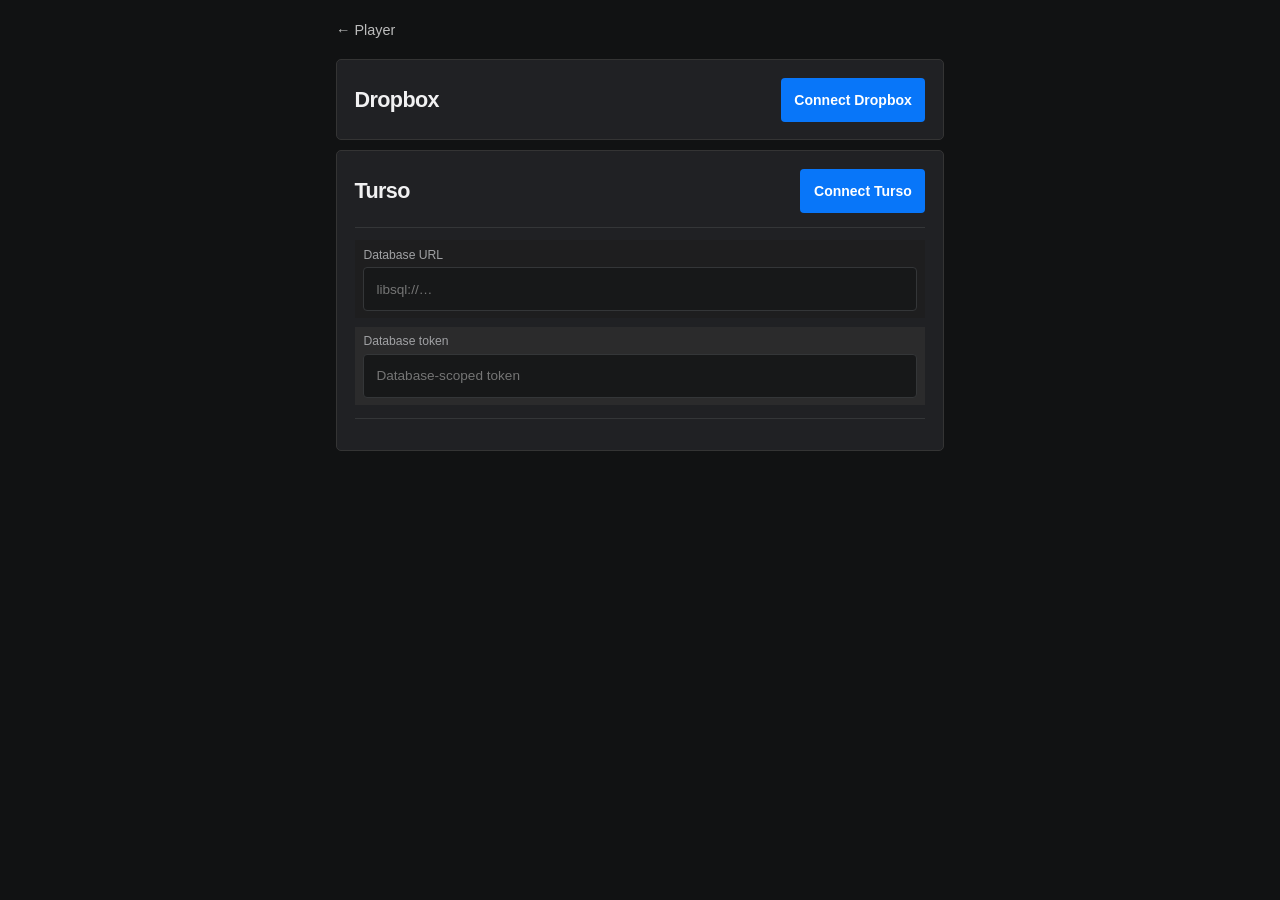
==== settings.html @ f2adb2fd "Keep row stripes and mark the selected view with a check" ====
<!doctype html>
<html lang="en">
<head>
  <meta charset="utf-8">
  <meta name="viewport" content="width=device-width, initial-scale=1, minimum-scale=1, maximum-scale=1, user-scalable=no, viewport-fit=cover">
  <meta name="theme-color" content="#111213">
  <title>flurb</title>
  <link rel="icon" type="image/png" sizes="64x64" href="./favicon.png?v=1">
  <link rel="apple-touch-icon" sizes="180x180" href="./apple-touch-icon.png?v=1">
  <link rel="stylesheet" href="./styles.css?v=row-selection-1">
  <script src="./turso-sync.js?v=turso-details-1" defer></script>
  <script src="./settings.js?v=turso-details-1" defer></script>
</head>
<body class="settings-page">
  <main class="settings-shell">
    <a class="settings-back" href="./">← Player</a>
    <section class="settings-panel" aria-labelledby="dropbox-heading">
      <header class="settings-panel-header">
        <h1 id="dropbox-heading">Dropbox</h1>
        <button class="settings-connect" id="settings-connect" type="button">Connect Dropbox</button>
      </header>
      <dl class="settings-account" id="dropbox-account" hidden>
        <div><dt>Account</dt><dd id="dropbox-account-email">—</dd></div>
        <div><dt>Name</dt><dd id="dropbox-account-name">—</dd></div>
        <div><dt>Logged in</dt><dd id="dropbox-login-date">—</dd></div>
      </dl>
      <button class="settings-reconnect" id="settings-reconnect" type="button" hidden>Reconnect Dropbox for account details</button>
      <div class="settings-library" id="settings-library" hidden>
        <button class="settings-library-toggle" id="settings-library-toggle" type="button" aria-expanded="false" aria-controls="settings-folders">
          <span class="settings-library-current"><span>Music folder</span><strong id="settings-current-folder">No folder selected</strong></span>
          <svg class="settings-library-chevron" viewBox="0 0 24 24" aria-hidden="true"><path d="m6 9 6 6 6-6"></path></svg>
        </button>
        <div id="settings-folders" class="settings-folders" hidden></div>
      </div>
      <p id="settings-status" class="settings-status" role="status" aria-live="polite"></p>
    </section>
    <section class="settings-panel" aria-labelledby="turso-heading">
      <header class="settings-panel-header">
        <h1 id="turso-heading">Turso</h1>
        <button class="settings-connect" id="turso-connect" type="submit" form="turso-form">Connect Turso</button>
      </header>
      <form class="settings-account" id="turso-form">
        <label class="settings-field">Database URL<input id="turso-url" type="url" placeholder="libsql://…" required></label>
        <label class="settings-field">Database token<input id="turso-token" type="password" placeholder="Database-scoped token" autocomplete="off" required></label>
      </form>
      <button class="settings-reconnect" id="turso-disconnect" type="button" hidden>Disconnect Turso</button>
      <p id="turso-status" class="settings-status" role="status" aria-live="polite"></p>
      <dl class="settings-account turso-sync-details" id="turso-sync-details" hidden>
        <div><dt>Sync status</dt><dd id="turso-sync-phase">Connecting…</dd></div>
        <div><dt>Last synced</dt><dd id="turso-last-sync">Not yet</dd></div>
        <div><dt>Queued edits</dt><dd id="turso-queued-edits">—</dd></div>
      </dl>
    </section>
  </main>
</body>
</html>
---- styles.css ----
:root {
  color-scheme: dark;
  --bg: #10110f;
  --panel: #171916;
  --panel-hi: #1c1f1a;
  --line: #292c27;
  --text: #f2f2e9;
  --muted: #8b9186;
  --dim: #646b61;
  --lime: #c9f36a;
  --lime-dark: #9bc83d;
  --orange: #ff9b5e;
  --sans: "DM Sans", -apple-system, BlinkMacSystemFont, "Segoe UI", sans-serif;
  --display: "Space Grotesk", var(--sans);
  --mono: "DM Mono", ui-monospace, monospace;
  font-family: var(--sans);
  background: var(--bg);
  color: var(--text);
  font-synthesis: none;
  text-rendering: optimizeLegibility;
}
* { box-sizing: border-box; }
html { min-width: 320px; min-height: 100%; scroll-behavior: smooth; }
body { min-width: 320px; min-height: 100vh; margin: 0; background: radial-gradient(ellipse at 50% -20%, #272d20 0, transparent 40rem), var(--bg); }
button, input { font: inherit; }
button { color: inherit; }
.app-shell { min-height: 100vh; padding-bottom: 9.25rem; }
.topbar { max-width: 1180px; margin: 0 auto; padding: 1.15rem 1.25rem; display: flex; justify-content: space-between; align-items: center; border-bottom: 1px solid #ffffff0c; }
.wordmark { display: inline-flex; gap: .58rem; align-items: center; color: var(--text); text-decoration: none; font: 700 1.18rem var(--display); letter-spacing: -.07em; }
.brand-mark { display: flex; align-items: center; gap: 2px; height: 21px; }
.brand-mark i { display: block; width: 4px; height: 9px; border-radius: 5px; background: var(--lime); transform: rotate(22deg); }
.brand-mark i:nth-child(2) { height: 17px; }
.brand-mark i:nth-child(3) { height: 12px; }
.topbar-right { display: flex; align-items: center; gap: 1rem; }
.connection-state { display: inline-flex; align-items: center; gap: .45rem; font: 400 .72rem var(--mono); color: var(--muted); }
.state-dot { width: 7px; height: 7px; border-radius: 50%; background: #777d72; }
.connection-state.connected .state-dot { background: var(--lime); box-shadow: 0 0 12px #c9f36a66; }
.connect-button, .primary-button { border: 0; color: #151711; background: var(--lime); font-weight: 700; cursor: pointer; transition: transform .15s, background .15s; }
.connect-button { padding: .64rem .9rem; border-radius: .6rem; font-size: .8rem; }
.connect-button:hover, .primary-button:hover { background: #d8ff82; transform: translateY(-1px); }
main { max-width: 920px; margin: 0 auto; padding: 0 1.25rem; }
.intro { max-width: 640px; padding: 3.1rem 0 2rem; }
.eyebrow { display: flex; align-items: center; gap: .6rem; color: var(--lime); font: 500 .66rem var(--mono); letter-spacing: .11em; }
.eyebrow-line { width: 23px; height: 1px; background: currentColor; opacity: .8; }
h1, h2, p { margin-top: 0; }
h1 { margin: 1.15rem 0 .9rem; font: 600 clamp(2.55rem, 11vw, 4.5rem)/.99 var(--display); letter-spacing: -.072em; }
h1 em { color: var(--lime); font-weight: 500; font-style: normal; }
.intro-copy { max-width: 420px; margin-bottom: 0; color: #a4a99f; font-size: .94rem; line-height: 1.7; }
.setup-card { display: flex; gap: 1rem; padding: 1.1rem; border: 1px solid #373d2c; border-radius: 1rem; background: linear-gradient(115deg, #1b2017, #171916 75%); box-shadow: 0 16px 55px #0003; }
.setup-card.connected { display: none; }
.setup-icon { flex: 0 0 2.25rem; display: grid; width: 2.25rem; height: 2.25rem; place-items: center; border: 1px solid #526132; border-radius: .7rem; color: var(--lime); font: 1.1rem var(--mono); }
.setup-content { flex: 1; min-width: 0; }
.setup-heading-row { display: flex; align-items: center; gap: .75rem; flex-wrap: wrap; }
.setup-heading-row h2 { margin: .05rem 0; font: 600 1rem var(--display); letter-spacing: -.025em; }
.setup-step { color: #848b7c; font: 500 .59rem var(--mono); letter-spacing: .08em; }
.setup-copy { margin: .42rem 0 .85rem; color: var(--muted); font-size: .78rem; line-height: 1.5; }
.setup-form { display: flex; gap: .55rem; }
.setup-form input { width: 100%; min-width: 0; padding: .73rem .8rem; border: 1px solid #393d34; border-radius: .6rem; color: var(--text); background: #10120f; font-size: .8rem; }
.setup-form input::placeholder { color: #6f756c; }
.primary-button { flex: 0 0 auto; display: inline-flex; justify-content: center; align-items: center; gap: .55rem; border-radius: .6rem; padding: .72rem .85rem; font-size: .78rem; }
.setup-foot { display: flex; justify-content: space-between; align-items: center; gap: .5rem; flex-wrap: wrap; margin-top: .62rem; color: #7a8175; font-size: .66rem; line-height: 1.45; }
.text-button { padding: 0; border: 0; background: transparent; color: var(--lime); font-size: .68rem; cursor: pointer; white-space: nowrap; }
.text-button:hover { text-decoration: underline; }
.help-panel { margin-top: .95rem; padding: .85rem 1rem; border-radius: .7rem; background: #11130f; color: #9ca296; font-size: .75rem; line-height: 1.65; }
.help-panel ol { margin: 0 0 .5rem; padding-left: 1.15rem; }
.help-panel p { margin: 0; }
.help-panel strong { color: var(--text); font-weight: 600; }
code { color: var(--lime); font: .9em var(--mono); }
.library { padding-top: 3.1rem; }
.library-heading-row { display: flex; align-items: end; justify-content: space-between; }
.library-eyebrow { color: var(--muted); font-size: .61rem; }
.library-heading-row h2 { display: flex; align-items: baseline; gap: .55rem; margin: .6rem 0 0; font: 600 1.6rem var(--display); letter-spacing: -.05em; }
.track-count { color: var(--dim); font: 400 .76rem var(--mono); letter-spacing: 0; }
.icon-button { display: inline-grid; place-items: center; width: 2.5rem; height: 2.5rem; padding: 0; border: 0; border-radius: 50%; color: #b0b6ab; background: transparent; cursor: pointer; transition: color .15s, background .15s, transform .15s; }
.icon-button svg { width: 1.1rem; height: 1.1rem; fill: none; stroke: currentColor; stroke-width: 1.6; stroke-linecap: round; stroke-linejoin: round; }
.icon-button:hover:not(:disabled) { color: var(--lime); background: #ffffff0b; }
.icon-button:disabled, button:disabled { cursor: default; opacity: .35; }
.refresh-button { border: 1px solid var(--line); border-radius: .65rem; width: 2.25rem; height: 2.25rem; }
.refresh-button.is-spinning svg { animation: spin 800ms linear infinite; }
@keyframes spin { to { transform: rotate(360deg); } }
.library-toolbar { display: flex; align-items: center; gap: 1rem; justify-content: space-between; margin: 1.1rem 0 .65rem; padding: .7rem 0; border-top: 1px solid var(--line); border-bottom: 1px solid var(--line); }
.breadcrumbs { display: flex; align-items: center; gap: .4rem; min-width: 0; overflow: auto; color: #91988c; font: .69rem var(--mono); scrollbar-width: none; white-space: nowrap; }
.breadcrumbs::-webkit-scrollbar { display: none; }
.crumb { border: 0; padding: .15rem 0; color: #a3a99f; background: transparent; font: inherit; cursor: pointer; }
.crumb:hover { color: var(--lime); }
.crumb.current { color: var(--text); }
.crumb-separator { color: #586052; }
.muted { color: #747b70; }
.change-folder-button { flex: 0 0 auto; padding: .46rem .65rem; border: 1px solid var(--line); border-radius: .55rem; color: #b1b8aa; background: #171916; font: .65rem var(--mono); cursor: pointer; }
.change-folder-button:hover:not(:disabled) { border-color: #596346; color: var(--lime); }
.change-folder-button:disabled { cursor: default; opacity: .4; }
.show-more-button { display: block; width: 100%; margin: .85rem 0; padding: .8rem; border: 1px solid var(--line); border-radius: .6rem; color: var(--lime); background: #171916; font: .68rem var(--mono); cursor: pointer; }
.show-more-button:hover { border-color: #596346; background: #1c2019; }
.search-box { display: flex; flex: 0 0 190px; align-items: center; gap: .45rem; padding: .45rem .65rem; border: 1px solid var(--line); border-radius: .55rem; color: var(--dim); }
.search-box svg { width: .95rem; height: .95rem; flex: 0 0 auto; fill: none; stroke: currentColor; stroke-width: 1.7; stroke-linecap: round; }
.search-box input { width: 100%; min-width: 0; border: 0; outline: 0; color: var(--text); background: transparent; font-size: .71rem; }
.search-box input:disabled { cursor: default; }
.search-box input::placeholder { color: #6d7469; }
.notice { display: none; align-items: center; gap: .5rem; margin: .8rem 0; padding: .65rem .8rem; border: 1px solid #353b2d; border-radius: .55rem; color: #b2b99f; background: #1a1e16; font-size: .74rem; line-height: 1.4; }
.notice.visible { display: flex; }
.notice.error { border-color: #573d35; color: #ffb18a; background: #201714; }
.notice-mark { color: var(--lime); }
.notice.error .notice-mark { color: var(--orange); }
.track-list { min-height: 205px; }
.track-row { display: grid; grid-template-columns: 2rem minmax(0, 1fr) auto auto; align-items: center; gap: .7rem; min-height: 4.45rem; padding: .5rem .5rem; border-bottom: 1px solid #ffffff0b; border-radius: .45rem; transition: background .15s; }
.track-leading { display: grid; place-items: center; width: 2rem; height: 2rem; color: #6c7368; font: .71rem var(--mono); }
.mini-eq { display: flex; height: 1rem; align-items: center; gap: 2px; }
.mini-eq i { display: block; width: 2px; height: 40%; border-radius: 2px; background: currentColor; animation: eq 650ms ease-in-out infinite alternate; }
.mini-eq i:nth-child(2) { height: 90%; animation-delay: 180ms; }
.mini-eq i:nth-child(3) { height: 60%; animation-delay: 360ms; }
@keyframes eq { to { transform: scaleY(.45); } }
.track-play { border: 0; padding: .35rem; color: inherit; background: transparent; cursor: pointer; }
.track-play svg { width: 1rem; height: 1rem; fill: currentColor; }
.track-copy { min-width: 0; }
.track-name { display: block; overflow: hidden; color: #e6e9df; font-size: .82rem; font-weight: 600; text-overflow: ellipsis; white-space: nowrap; }
.track-meta { display: block; overflow: hidden; margin-top: .22rem; color: #858c80; font: .64rem var(--mono); text-overflow: ellipsis; white-space: nowrap; }
.folder-row .track-name { font-weight: 500; }
.folder-icon { width: 1.05rem; height: 1.05rem; fill: none; stroke: var(--lime-dark); stroke-width: 1.6; stroke-linecap: round; stroke-linejoin: round; }
.track-duration { color: #7a8176; font: .66rem var(--mono); }
.track-actions { display: flex; align-items: center; gap: .15rem; }
.track-actions .icon-button { width: 2rem; height: 2rem; }
.track-actions .icon-button svg { width: .95rem; height: .95rem; }
.favorite-button svg, .track-favorite svg { fill: none; }
.favorite-button.active, .track-favorite.active { color: var(--lime); }
.favorite-button.active svg, .track-favorite.active svg { fill: currentColor; }
.empty-state { display: flex; min-height: 205px; flex-direction: column; align-items: center; justify-content: center; color: #8a9185; text-align: center; }
.empty-glyph { display: grid; place-items: center; width: 2.7rem; height: 2.7rem; margin-bottom: .75rem; border: 1px solid #33382e; border-radius: .9rem; color: #a1b76e; font-size: 1.1rem; }
.empty-state p { margin-bottom: .3rem; color: #c3c8bc; font-size: .82rem; font-weight: 600; }
.empty-state span { color: #747b70; font-size: .72rem; }
.player { position: fixed; z-index: 10; right: 0; bottom: 0; left: 0; display: grid; grid-template-columns: minmax(0, 1fr) minmax(220px, 1.1fr) minmax(100px, .55fr); align-items: center; gap: 1.3rem; padding: .8rem max(1.3rem, calc((100vw - 1180px)/2)); padding-bottom: max(.8rem, env(safe-area-inset-bottom)); border-top: 1px solid #363a32; background: #171916f2; backdrop-filter: blur(22px); }
.player-track { display: flex; min-width: 0; align-items: center; gap: .75rem; }
.cover-tile { position: relative; display: grid; flex: 0 0 3rem; width: 3rem; height: 3rem; place-items: center; overflow: hidden; border-radius: .55rem; background: radial-gradient(circle at 70% 30%, #536638, #242a1e 55%, #151712); }
.cover-orbit { position: absolute; border: 1px solid #c9f36a73; border-radius: 50%; transform: rotate(-28deg); }
.orbit-one { width: 2.9rem; height: 1.55rem; }
.orbit-two { width: 1.6rem; height: 2.8rem; }
.cover-center { width: .42rem; height: .42rem; border-radius: 50%; background: var(--lime); box-shadow: 0 0 12px #c9f36a99; }
.now-playing { display: flex; min-width: 0; flex-direction: column; gap: .15rem; }
.now-label { color: #80877c; font: .54rem var(--mono); letter-spacing: .09em; }
.now-playing strong { overflow: hidden; color: #edf0e7; font-size: .76rem; text-overflow: ellipsis; white-space: nowrap; }
.now-playing span:last-child { overflow: hidden; color: #828a7c; font-size: .62rem; text-overflow: ellipsis; white-space: nowrap; }
.favorite-button { flex: 0 0 auto; width: 2rem; height: 2rem; color: #81887d; }
.player-controls { display: flex; min-width: 0; flex-direction: column; align-items: center; gap: .12rem; }
.transport { display: flex; align-items: center; gap: .5rem; }
.transport .icon-button { width: 2rem; height: 2rem; }
.transport .icon-button svg { width: 1rem; height: 1rem; }
.transport-secondary { color: #828a7d; }
.transport-secondary.active { color: var(--lime); }
.play-button { display: grid; width: 2.35rem; height: 2.35rem; place-items: center; border: 0; border-radius: 50%; color: #14170e; background: var(--lime); cursor: pointer; transition: transform .15s, background .15s; }
.play-button:hover:not(:disabled) { transform: scale(1.05); background: #dbff8c; }
.play-button svg { width: 1.05rem; height: 1.05rem; fill: currentColor; }
.pause-icon { display: none; }
.play-button.playing .play-icon { display: none; }
.play-button.playing .pause-icon { display: block; }
.scrubber-row { display: flex; width: 100%; align-items: center; gap: .5rem; }
.time-label { width: 2rem; color: #747b70; font: .55rem var(--mono); text-align: center; }
.range-input { height: 16px; margin: 0; accent-color: var(--lime); cursor: pointer; }
.scrubber-row .range-input { width: 100%; }
.range-input:disabled { cursor: default; opacity: .4; }
.player-volume { display: flex; justify-content: flex-end; align-items: center; gap: .6rem; color: #8b9287; }
.player-volume svg { width: 1.1rem; height: 1.1rem; fill: none; stroke: currentColor; stroke-width: 1.6; stroke-linecap: round; stroke-linejoin: round; }
.player-volume .range-input { width: 5.2rem; }
.toast { position: fixed; z-index: 20; bottom: 8.8rem; left: 50%; max-width: calc(100vw - 2rem); padding: .7rem 1rem; border: 1px solid #454a3c; border-radius: .65rem; color: var(--text); background: #22251f; font-size: .75rem; line-height: 1.45; box-shadow: 0 10px 30px #0006; opacity: 0; transform: translate(-50%, .5rem); pointer-events: none; transition: .2s; }
.toast.visible { opacity: 1; transform: translate(-50%, 0); }
.sr-only { position: absolute; width: 1px; height: 1px; overflow: hidden; clip: rect(0, 0, 0, 0); white-space: nowrap; clip-path: inset(50%); }
[hidden] { display: none !important; }
@media (min-width: 900px) { main { padding-right: 2rem; padding-left: 2rem; } .intro { padding-top: 4.3rem; } .setup-card { padding: 1.25rem 1.35rem; } }
@media (max-width: 700px) {
  .app-shell { padding-bottom: 8.1rem; }
  .topbar { padding: .9rem 1rem; }
  .topbar-right { gap: .6rem; }
  .connection-state { font-size: .62rem; }
  .connect-button { padding: .58rem .7rem; font-size: .72rem; }
  main { padding: 0 1rem; }
  .intro { padding: 2.35rem 0 1.6rem; }
  h1 { font-size: clamp(2.6rem, 12vw, 3.75rem); }
  .intro-copy { max-width: 340px; font-size: .88rem; }
  .setup-card { gap: .75rem; padding: .9rem; }
  .setup-icon { flex-basis: 2rem; width: 2rem; height: 2rem; }
  .setup-form { flex-direction: column; }
  .setup-form input { padding: .72rem .75rem; }
  .primary-button { min-height: 2.7rem; }
  .setup-foot { align-items: flex-start; }
  .library { padding-top: 2.5rem; }
  .library-heading-row h2 { font-size: 1.45rem; }
  .library-toolbar { flex-direction: column-reverse; align-items: stretch; gap: .65rem; }
  .breadcrumbs { min-height: 1.2rem; }
  .search-box { flex: auto; }
  .track-row { grid-template-columns: 1.7rem minmax(0, 1fr) auto; gap: .5rem; min-height: 4.25rem; padding: .45rem .2rem; }
  .track-leading { width: 1.7rem; }
  .track-duration { display: none; }
  .track-name { font-size: .8rem; }
  .track-meta { font-size: .61rem; }
  .track-actions .icon-button { width: 1.9rem; height: 1.9rem; }
  .player { grid-template-columns: minmax(0, 1fr) auto; gap: .3rem .8rem; padding: .65rem .8rem; padding-bottom: max(.65rem, env(safe-area-inset-bottom)); }
  .player-track { gap: .55rem; }
  .cover-tile { flex-basis: 2.7rem; width: 2.7rem; height: 2.7rem; }
  .now-label { font-size: .49rem; }
  .now-playing strong { font-size: .7rem; }
  .now-playing span:last-child { font-size: .58rem; }
  .favorite-button { width: 1.8rem; }
  .player-controls { grid-column: 1 / -1; grid-row: 2; display: grid; grid-template-columns: minmax(150px, 1fr) minmax(100px, 1.25fr); gap: .45rem; }
  .transport { justify-content: flex-start; gap: .25rem; }
  .transport .icon-button { width: 1.85rem; height: 1.85rem; }
  .play-button { width: 2.1rem; height: 2.1rem; }
  .scrubber-row { gap: .25rem; }
  .time-label { width: 1.75rem; font-size: .5rem; }
  .player-volume { display: none; }
  .toast { bottom: 8.4rem; }
}
@media (max-width: 370px) {
  .connection-state { display: none; }
  .setup-step { width: 100%; margin-top: -.15rem; }
  .player-controls { grid-template-columns: 1fr; gap: 0; }
  .scrubber-row { grid-row: 1; }
  .transport { grid-row: 2; justify-content: center; }
  .player { padding-top: .55rem; }
}

/* Compact mobile library rows and the simplified bottom player. */
:root { --library-row-height: 4.5rem; }
.app-shell { padding-bottom: calc(12.8rem + env(safe-area-inset-bottom)); }
.library-sticky { gap: .45rem; padding: .55rem .75rem; }
.quick-actions { gap: .45rem; }
.quick-tile {
  height: var(--library-row-height);
  min-height: var(--library-row-height);
  aspect-ratio: auto;
  flex-direction: row;
  align-items: center;
  justify-content: space-between;
  gap: .3rem;
  padding: .55rem .7rem;
}
.quick-tile-label { max-width: 72%; font-size: .82rem; line-height: 1.2; }
.quick-tile-count { flex: 0 0 auto; font-size: 1.1rem; letter-spacing: -.04em; }
.quick-tile-icon { display: none; }
.search-row { min-height: var(--library-row-height); }
.search-box { flex: 1 1 auto; height: var(--library-row-height); padding: 0 .8rem; border-radius: 4px; }
.artist-row { height: var(--library-row-height); min-height: var(--library-row-height); padding: .45rem .75rem; }
.track-rows { gap: .3rem; }
.list-sentinel { height: 1px; }

.player {
  grid-template-columns: minmax(0, 1fr);
  grid-template-areas: "track" "seek" "transport";
  gap: .25rem;
  padding: .45rem .75rem calc(.55rem + env(safe-area-inset-bottom));
}
.player-track {
  position: relative;
  grid-area: track;
  min-height: 3.5rem;
  flex-direction: column;
  justify-content: center;
  gap: .2rem;
  padding: 0 2.7rem;
  text-align: center;
}
.player-waveform { display: flex; height: .9rem; align-items: center; justify-content: center; gap: 2px; color: #b6b6b6; }
.player-waveform i { display: block; width: 2px; height: 35%; border-radius: 2px; background: currentColor; }
.player-waveform i:nth-child(2), .player-waveform i:nth-child(6) { height: 70%; }
.player-waveform i:nth-child(3), .player-waveform i:nth-child(5) { height: 100%; }
.player-waveform i:nth-child(4) { height: 55%; }
.now-playing { align-items: center; gap: .08rem; }
.now-playing strong { font-size: .82rem; }
.now-playing span:last-child { font-size: .72rem; }
.favorite-button { position: absolute; top: 50%; right: .15rem; transform: translateY(-50%); }
.player-controls { display: contents; }
.scrubber-row { grid-area: seek; min-height: 1.5rem; gap: .35rem; }
.time-label { width: 2rem; font-size: .62rem; }
.transport { grid-area: transport; justify-content: center; gap: clamp(.35rem, 4vw, .9rem); }
.transport .icon-button { width: 2.15rem; height: 2.15rem; }
.transport .icon-button svg { width: 1.05rem; height: 1.05rem; }
.transport .play-button { width: 2.5rem; height: 2.5rem; }
.toast { bottom: calc(11rem + env(safe-area-inset-bottom)); }
@media (min-width: 700px) {
  .app-shell { padding-bottom: calc(12.8rem + env(safe-area-inset-bottom)); }
  .library-sticky { padding: .7rem 1.25rem; }
  .quick-actions { grid-template-columns: repeat(2, minmax(0, 1fr)); }
  .quick-tile { height: var(--library-row-height); min-height: var(--library-row-height); aspect-ratio: auto; }
  .artist-row { height: var(--library-row-height); min-height: var(--library-row-height); padding: .45rem .85rem; }
  .player { grid-template-columns: minmax(0, 1fr); grid-template-areas: "track" "seek" "transport"; max-width: 42rem; margin: 0 auto; padding: .45rem 1.25rem calc(.55rem + env(safe-area-inset-bottom)); }
  .player-track { min-height: 3.5rem; }
  .player-controls { display: contents; }
  .transport { justify-content: center; }
  .player-volume { display: none; }
}
@media (max-width: 370px) {
  .quick-tile { padding-inline: .6rem; }
  .quick-tile-label { font-size: .76rem; }
  .transport { gap: .3rem; }
}

/* Quiet charcoal surfaces from vaseweld, with Orbitofu's paper-simple type and blue accent. */
:root {
  color-scheme: dark;
  --bg: #171717;
  --panel: #202020;
  --panel-hi: #252525;
  --line: #343434;
  --text: #f3f3f3;
  --muted: #a3a3a3;
  --dim: #777;
  --lime: #79aaff;
  --lime-dark: #5d8ee0;
  --orange: #ef977f;
  --sans: -apple-system, BlinkMacSystemFont, "Segoe UI", sans-serif;
  --display: Georgia, "Times New Roman", serif;
  --mono: ui-monospace, SFMono-Regular, Menlo, monospace;
  background: var(--bg);
}
body { background: var(--bg); }
.topbar { border-color: #ffffff12; }
.wordmark { font-family: var(--sans); letter-spacing: -.045em; }
.brand-mark i { transform: none; border-radius: 1px; }
.connect-button, .primary-button { color: #fff; background: #1769e8; }
.connect-button:hover, .primary-button:hover { background: #2f7cf2; }
h1 { font-family: var(--display); font-weight: 500; letter-spacing: -.055em; }
h1 em { color: #9dbfff; font-weight: 400; font-style: italic; }
.intro-copy { color: #b3b3b3; }
.setup-card { border-color: #343434; border-radius: .7rem; background: #202020; box-shadow: none; }
.setup-icon { border-color: #3a3a3a; border-radius: .4rem; color: #9dbfff; }
.setup-step, .setup-foot { color: #898989; }
.text-button, code { color: #9dbfff; }
.setup-form input { border-color: #414141; border-radius: .35rem; background: #171717; }
.help-panel { border: 1px solid #303030; border-radius: .45rem; background: #191919; }
.library-eyebrow { color: #9b9b9b; }
.library-heading-row h2 { font-family: var(--display); font-weight: 500; letter-spacing: -.035em; }
.icon-button { color: #bcbcbc; }
.icon-button:hover:not(:disabled) { color: #9dbfff; background: #ffffff0c; }
.refresh-button, .change-folder-button, .show-more-button { border-color: #373737; border-radius: .4rem; background: #202020; }
.change-folder-button:hover:not(:disabled), .show-more-button { color: #9dbfff; }
.show-more-button:hover { border-color: #565656; background: #262626; }
.breadcrumbs { color: #a1a1a1; }
.crumb { color: #bdbdbd; }
.crumb:hover { color: #9dbfff; }
.crumb.current { color: #f3f3f3; }
.notice { border-color: #343434; border-radius: .4rem; color: #c8d8f3; background: #202020; }
.notice-mark { color: #9dbfff; }
.notice.error { border-color: #523c36; color: #f0a28d; background: #261c1a; }
.track-row { border-radius: .25rem; }
.track-leading { color: #888; }
.track-name { color: #ededed; font-weight: 500; }
.folder-icon { stroke: #9dbfff; }
.favorite-button.active, .track-favorite.active { color: #9dbfff; }
.empty-glyph { border-color: #3a3a3a; border-radius: .4rem; color: #9dbfff; }
.empty-state p { color: #dedede; }
.player { border-color: #363636; background: #1e1e1ef2; }
.cover-tile { border-radius: .35rem; background: radial-gradient(circle at 50% 50%, #5079b6, #26384f 58%, #202020); }
.cover-orbit { border-color: #d7e6ff80; }
.cover-center { background: #c5dcff; box-shadow: 0 0 10px #9dbfff99; }
.now-playing strong { color: #f1f1f1; }
.play-button { color: #fff; background: #1769e8; }
.play-button:hover:not(:disabled) { background: #2f7cf2; }
.transport-secondary.active { color: #9dbfff; }
.range-input { accent-color: #4d8ef0; }
.toast { border-color: #414141; background: #262626; box-shadow: 0 8px 24px #0005; }
@media (max-width: 700px) {
  .intro { padding-top: 2rem; }
  h1 { line-height: 1.02; }
  .player { background: #1d1d1df5; }
}

.library-table { width: 100%; border-collapse: collapse; table-layout: fixed; }
.library-table thead th { padding: .65rem .7rem; border-bottom: 1px solid #383838; color: #909090; font: 500 .6rem var(--mono); letter-spacing: .06em; text-align: left; text-transform: uppercase; }
.library-table thead th:first-child { padding-left: .35rem; }
.library-table .table-kind { width: 5.2rem; }
.library-table .table-size { width: 5.5rem; text-align: right; }
.library-table .table-actions { width: 4.2rem; text-align: right; }
.library-row { display: table-row; }
.library-row > td { height: 3.8rem; padding: .45rem .7rem; border-bottom: 1px solid #ffffff0c; color: #d4d4d4; font-size: .75rem; }
.library-row > td:first-child { padding-left: .35rem; }
.table-name-cell { white-space: nowrap; }
.table-name-cell > .track-leading { display: inline-grid; width: 1.8rem; margin-right: .35rem; vertical-align: middle; }
.table-name-cell .track-copy { display: inline-flex; max-width: calc(100% - 2.35rem); flex-direction: column; vertical-align: middle; }
.library-row .track-name { font-size: .78rem; }
.library-row .track-meta { font-size: .58rem; }
.folder-open { display: flex; width: 100%; min-width: 0; align-items: center; gap: .2rem; padding: 0; border: 0; color: inherit; background: none; text-align: left; cursor: pointer; }
.folder-open .track-leading { flex: 0 0 1.8rem; }
.folder-open .track-copy { display: flex; min-width: 0; flex-direction: column; }
.table-muted { color: #8c8c8c !important; font: .64rem var(--mono) !important; }
.folder-row .table-actions { color: #9dbfff; font: .58rem var(--mono); }
.track-actions { justify-content: flex-end; }
.table-more-row > td { padding: .7rem 0; }
.table-more-row .show-more-button { margin: 0; }
.library-table[hidden] { display: none; }
@media (max-width: 520px) {
  .library-table .table-size, .library-table thead .table-size { display: none; }
  .library-table .table-kind { width: 4.2rem; }
  .library-table .table-actions { width: 3.6rem; }
  .library-table thead th { padding: .55rem .4rem; }
  .library-row > td { height: 3.6rem; padding: .4rem; }
  .library-row > td:first-child, .library-table thead th:first-child { padding-left: .15rem; }
  .table-name-cell > .track-leading { width: 1.5rem; margin-right: .15rem; }
  .table-name-cell .track-copy { max-width: calc(100% - 1.8rem); }
  .folder-open .track-leading { flex-basis: 1.5rem; }
  .library-row .track-name { font-size: .74rem; }
  .library-row .track-meta { font-size: .54rem; }
}

/* Mobile-first library window */
:root {
  --bg: #111213;
  --panel: #202124;
  --panel-hi: #282a2d;
  --line: #35373a;
  --text: #f1f1f2;
  --muted: #a0a1a4;
  --dim: #77797d;
  --lime: #a54fff;
  --lime-dark: #a54fff;
  --orange: #eb8275;
  --sans: -apple-system, BlinkMacSystemFont, "Segoe UI", Arial, sans-serif;
  --display: var(--sans);
  --mono: var(--sans);
  font-family: var(--sans);
  background: var(--bg);
}
html, body { min-height: 100%; }
body { background: var(--bg); color: var(--text); }
button, input { font-family: var(--sans); }
.app-shell { min-height: 100dvh; padding-bottom: calc(8.4rem + env(safe-area-inset-bottom)); }
.topbar { max-width: none; padding: .75rem 1rem; border-bottom: 1px solid var(--line); }
.wordmark { font: 700 1rem var(--sans); letter-spacing: -.04em; }
.brand-mark i { background: #1680ff; }
.connection-state { font-family: var(--sans); font-size: .72rem; }
.connect-button, .primary-button { border-radius: 4px; background: #0876f9; }
.connect-button:hover, .primary-button:hover { background: #2588ff; }
.setup-card { margin: .8rem 1rem; padding: .75rem; border: 1px solid var(--line); border-radius: 5px; background: var(--panel); box-shadow: none; }
.setup-content { width: 100%; }
.setup-form { gap: .5rem; }
.setup-form input { border-radius: 4px; background: #151617; }
.primary-button { min-height: 2.75rem; }
.setup-foot, .setup-copy, .setup-step, .help-panel { display: none; }
body.is-connected .topbar,
body.is-connected .setup-card { display: none; }
main { width: 100%; max-width: none; margin: 0; padding: 0; }
.library { padding: 0; }
.library-sticky {
  position: sticky;
  top: 0;
  z-index: 15;
  display: grid;
  gap: .55rem;
  padding: .7rem .75rem .55rem;
  border-bottom: 1px solid var(--line);
  background: #111213f5;
  backdrop-filter: blur(16px);
}
.quick-actions { display: grid; grid-template-columns: repeat(2, minmax(0, 1fr)); gap: .6rem; }
.quick-tile {
  position: relative;
  display: flex;
  min-width: 0;
  aspect-ratio: 1 / 1;
  flex-direction: column;
  align-items: flex-start;
  justify-content: space-between;
  padding: .85rem;
  overflow: hidden;
  border: 1px solid #393b3e;
  border-radius: 5px;
  color: var(--text);
  background: #222426;
  text-align: left;
  cursor: pointer;
  transition: background .14s, border-color .14s;
}
.quick-tile:hover { border-color: #65676a; background: #292b2e; }
.quick-tile.active { border-color: #1680ff; background: #142338; }
.quick-tile-label { max-width: 80%; font-size: .92rem; font-weight: 600; line-height: 1.2; }
.quick-tile-count { font-size: clamp(1.8rem, 8vw, 2.8rem); font-weight: 500; letter-spacing: -.06em; line-height: 1; }
.quick-tile-icon { position: absolute; right: .8rem; bottom: .7rem; color: #4c9aff; font-size: 1.5rem; }
.quick-tile-icon.heart { font-size: 1.9rem; }
.search-row { display: flex; align-items: center; gap: .4rem; }
.search-box { flex: 1 1 auto; min-width: 0; height: 2.85rem; padding: 0 .7rem; border: 1px solid #3a3c3f; border-radius: 4px; color: #929498; background: #1c1e20; }
.search-box svg { width: 1rem; height: 1rem; }
.search-box input { font-size: .92rem; }
.search-box input::placeholder { color: #929498; }
.refresh-button { flex: 0 0 2.85rem; width: 2.85rem; height: 2.85rem; border: 1px solid #3a3c3f; border-radius: 4px; }
.change-folder-button { height: 2.85rem; padding: 0 .65rem; border-color: #3a3c3f; border-radius: 4px; background: #1c1e20; font: 500 .8rem var(--sans); }
.breadcrumbs { min-height: 1.1rem; padding: 0 .1rem; color: #8d8f92; font: .75rem var(--sans); }
.crumb { padding: 0; color: #aaa; }
.crumb.current { color: #eee; }
.crumb:hover { color: #65a8ff; }
.track-count { display: none; }
.track-list { min-height: 30vh; padding: .25rem .75rem 1rem; }
.track-rows { display: flex; flex-direction: column; gap: .3rem; }
.library-row { display: flex; width: 100%; min-width: 0; align-items: center; gap: .75rem; padding: .8rem .85rem; border: 1px solid transparent; border-bottom-color: #2c2e30; border-radius: 3px; color: var(--text); background: #171819; text-align: left; }
.artist-row { min-height: 4.5rem; border: 1px solid #303235; border-radius: 4px; background: #202124; cursor: pointer; }
.track-row { min-height: 3.6rem; }
.track-leading { display: grid; flex: 0 0 2.1rem; width: 2.1rem; height: 2.1rem; place-items: center; border-radius: 3px; color: #9aa0a6; background: #2b2d30; }
.artist-row .track-leading { color: #65a8ff; background: #172434; }
.folder-icon { stroke: currentColor; }
.track-play { display: grid; place-items: center; width: 100%; height: 100%; padding: 0; }
.track-copy { display: flex; min-width: 0; flex: 1 1 auto; flex-direction: column; gap: .23rem; }
.track-name { color: #f0f1f2; font-size: .95rem; font-weight: 600; }
.track-meta { margin: 0; color: #999b9f; font: .72rem var(--sans); }
.artist-row .track-name { font-size: 1rem; font-weight: 600; }
.artist-row .track-meta { font-size: .7rem; letter-spacing: .025em; text-transform: uppercase; }
.track-actions { flex: 0 0 auto; }
.track-actions .icon-button { width: 2.4rem; height: 2.4rem; color: #a6a8aa; }
.favorite-button.active, .track-favorite.active { color: #a54fff; }
.favorite-button.active svg, .track-favorite.active svg { fill: currentColor; }
.empty-state { min-height: 34vh; color: #aaa; }
.empty-glyph { width: 2.3rem; height: 2.3rem; margin-bottom: .5rem; border-radius: 4px; color: #a54fff; }
.empty-state p { color: #e2e3e4; font-size: .95rem; font-weight: 500; }
.empty-state span { display: none; }
.notice { margin: .6rem .75rem 0; border-radius: 4px; color: #c5d9f1; background: #1c2025; font: .82rem var(--sans); }
.notice.error { color: #f1a091; }
.player {
  position: fixed;
  z-index: 25;
  right: 0;
  bottom: 0;
  left: 0;
  display: grid;
  grid-template-columns: 1fr;
  gap: .45rem;
  padding: .55rem .75rem calc(.55rem + env(safe-area-inset-bottom));
  border-top: 1px solid #3a3c3f;
  background: #202124f7;
  backdrop-filter: blur(18px);
}
.player-track { min-height: 2.8rem; gap: .65rem; }
.cover-tile { flex: 0 0 2.65rem; width: 2.65rem; height: 2.65rem; border: 1px solid #414347; border-radius: 3px; background: linear-gradient(145deg, #395b7e, #202b39 60%, #191a1c); }
.cover-orbit { border-color: #9fcaff75; }
.cover-center { background: #b9d9ff; box-shadow: none; }
.now-label { color: #96999d; font: 600 .6rem var(--sans); letter-spacing: .08em; }
.now-playing strong { color: #f3f3f4; font-size: .87rem; font-weight: 600; }
.now-playing span:last-child { color: #a1a3a6; font-size: .72rem; }
.favorite-button { width: 2.35rem; height: 2.35rem; }
.player-controls { display: grid; grid-template-columns: auto minmax(0, 1fr); align-items: center; gap: .45rem; }
.transport { justify-content: flex-start; gap: .05rem; }
.transport .icon-button { width: 1.85rem; height: 1.9rem; color: #b6b8ba; }
.transport .icon-button svg { width: .9rem; height: .9rem; }
.transport .play-button { width: 2.25rem; height: 2.25rem; color: #fff; background: #0876f9; }
.transport-secondary.active { color: #1680ff; }
.scrubber-row { gap: .25rem; }
.time-label { width: 1.85rem; color: #a2a4a7; font: .65rem var(--sans); }
.range-input { accent-color: #1680ff; }
.player-volume { display: none; }
.toast { bottom: calc(8rem + env(safe-area-inset-bottom)); border-color: #474a4e; border-radius: 4px; background: #292b2e; font-family: var(--sans); box-shadow: 0 8px 24px #0007; }
.show-more-button { border: 1px solid #393b3e; border-radius: 4px; color: #8dbdff; background: #202124; font: 500 .85rem var(--sans); }
.table-more-row { padding: .4rem 0; }
@media (min-width: 700px) {
  .library-sticky { padding: 1rem 1.25rem .7rem; }
  .quick-actions { grid-template-columns: repeat(2, minmax(150px, 210px)); }
  .quick-tile { aspect-ratio: 1 / 1; padding: 1rem; }
  .quick-tile-count { font-size: 2.2rem; }
  .search-row { max-width: 740px; }
  .breadcrumbs { max-width: 740px; }
  .track-list { padding: .4rem 1.25rem 1.5rem; }
  .track-rows { gap: .35rem; }
  .artist-row { min-height: 5.1rem; padding: 1rem 1.15rem; }
  .track-row { min-height: 4.1rem; }
  .player { grid-template-columns: minmax(0, 1fr) minmax(360px, .9fr) auto; gap: 1.2rem; padding: .65rem 1.2rem calc(.65rem + env(safe-area-inset-bottom)); }
  .player-controls { display: flex; flex-direction: column; align-items: center; gap: .1rem; }
  .transport { justify-content: center; gap: .25rem; }
  .transport .icon-button { width: 2rem; height: 2rem; }
  .scrubber-row { width: 100%; }
  .player-volume { display: flex; justify-content: flex-end; align-items: center; gap: .45rem; }
  .player-volume .range-input { width: 5rem; }
}
@media (max-width: 370px) {
  .quick-tile { padding: .7rem; }
  .quick-tile-label { font-size: .82rem; }
  .player { gap: .25rem; padding-inline: .45rem; }
  .transport .icon-button { width: 1.7rem; }
  .transport .play-button { width: 2rem; height: 2rem; }
  .time-label { width: 1.55rem; font-size: .58rem; }
}

/* Final mobile-first layout overrides: cards, search, and artists share one row size. */
:root { --library-row-height: 4.5rem; }
html, body, .app-shell, main, .library { width: 100%; max-width: none; }
.app-shell { padding-bottom: calc(10.8rem + env(safe-area-inset-bottom)); }
.library-sticky { top: 0; gap: .45rem; padding: .55rem .75rem; }
.quick-actions { grid-template-columns: repeat(2, minmax(0, 1fr)); gap: .45rem; }
.quick-tile {
  height: var(--library-row-height);
  min-height: var(--library-row-height);
  aspect-ratio: auto;
  flex-direction: row;
  align-items: center;
  justify-content: space-between;
  gap: .4rem;
  padding: .55rem .75rem;
}
.quick-tile-label { max-width: 78%; font-size: .86rem; line-height: 1.2; }
.quick-tile-count { flex: 0 0 auto; font-size: 1.15rem; letter-spacing: -.03em; }
.quick-tile-icon { display: none; }
.search-row, .search-box { height: var(--library-row-height); min-height: var(--library-row-height); }
.search-row { width: 100%; }
.search-box { flex: 1 1 auto; min-width: 0; padding: 0 .85rem; }
.artist-row { height: var(--library-row-height); min-height: var(--library-row-height); padding: .45rem .8rem; }
.list-sentinel { height: 1px; }

.player {
  position: fixed;
  z-index: 25;
  right: 0;
  bottom: 0;
  left: 0;
  width: auto;
  max-width: none;
  margin: 0;
  grid-template-columns: minmax(0, 1fr);
  grid-template-areas: "track" "seek" "transport";
  gap: .25rem;
  padding: .45rem .75rem calc(.55rem + env(safe-area-inset-bottom));
}
.player-track {
  position: relative;
  grid-area: track;
  min-height: 3.4rem;
  flex-direction: column;
  justify-content: center;
  gap: .15rem;
  padding: 0 2.7rem;
  text-align: center;
}
.player-waveform { display: flex; height: .85rem; align-items: center; justify-content: center; gap: 2px; color: #b6b6b6; }
.player-waveform i { display: block; width: 2px; height: 35%; border-radius: 2px; background: currentColor; }
.player-waveform i:nth-child(2), .player-waveform i:nth-child(6) { height: 70%; }
.player-waveform i:nth-child(3), .player-waveform i:nth-child(5) { height: 100%; }
.player-waveform i:nth-child(4) { height: 55%; }
.now-playing { align-items: center; gap: .08rem; }
.now-playing strong { font-size: .85rem; }
.now-playing span:last-child { font-size: .72rem; }
.favorite-button { position: absolute; top: 50%; right: .15rem; width: 2.3rem; height: 2.3rem; transform: translateY(-50%); }
.player-controls { display: contents; }
.scrubber-row { grid-area: seek; width: 100%; min-height: 1.55rem; gap: .35rem; }
.time-label { width: 2rem; font-size: .62rem; }
.transport { grid-area: transport; justify-content: center; gap: clamp(.3rem, 4vw, .9rem); }
.transport .icon-button { width: 2.15rem; height: 2.15rem; }
.transport .icon-button svg { width: 1.05rem; height: 1.05rem; }
.transport .play-button { width: 2.5rem; height: 2.5rem; }
.player-volume { display: none; }
.toast { bottom: calc(10rem + env(safe-area-inset-bottom)); }
@media (min-width: 700px) {
  .app-shell { padding-bottom: calc(10.8rem + env(safe-area-inset-bottom)); }
  .quick-actions { grid-template-columns: repeat(2, minmax(0, 1fr)); }
  .quick-tile, .artist-row { height: var(--library-row-height); min-height: var(--library-row-height); }
  .player { grid-template-columns: minmax(0, 1fr); grid-template-areas: "track" "seek" "transport"; }
  .player-track { min-height: 3.4rem; }
  .player-controls { display: contents; }
  .transport { justify-content: center; }
  .player-volume { display: none; }
}
@media (max-width: 370px) {
  .quick-tile { padding-inline: .6rem; }
  .quick-tile-label { font-size: .76rem; }
  .transport { gap: .28rem; }
}

.empty-settings { margin-top: .6rem; padding: .5rem .75rem; border: 1px solid #3a3c3f; border-radius: 4px; color: #d9d9d9; text-decoration: none; font-size: .82rem; }
.empty-settings:hover { border-color: #1680ff; }
.empty-settings[hidden] { display: none; }
.settings-page { min-height: 100dvh; }
.settings-shell { width: 100%; max-width: 40rem; margin: 0 auto; padding: max(1rem, env(safe-area-inset-top)) 1rem 2rem; }
.settings-back { display: inline-block; margin: .4rem 0 1.3rem; color: #bcbcbc; text-decoration: none; font-size: .9rem; }
.settings-panel { padding: 1.1rem; border: 1px solid #343434; border-radius: 5px; background: #202124; }
.settings-panel + .settings-panel { margin-top: 10px; }
.settings-panel-header { display: flex; align-items: center; justify-content: space-between; gap: 10px; }
.settings-panel h1 { margin: 0; font: 600 1.35rem var(--sans); letter-spacing: -.03em; }
.settings-connect { min-height: 44px; padding: .45rem .85rem; border: 0; border-radius: 4px; color: #fff; background: #0876f9; font: 600 .875rem var(--sans); cursor: pointer; }
.settings-connect:hover:not(:disabled) { background: #2588ff; }
.settings-connect.is-connected { background: #a54fff; }
.settings-connect.is-connected:hover:not(:disabled) { background: #b86cff; }
.settings-field { display: grid; gap: .35rem; color: #a0a1a4; font-size: .76rem; }
.settings-field input { width: 100%; min-width: 0; min-height: 44px; padding: 0 .75rem; border: 1px solid #343638; border-radius: 4px; color: #eee; background: #171819; font: .85rem var(--sans); }
.mode-menu .view-option-icon { flex: 0 0 16px; width: 16px; height: 16px; color: #a54fff; stroke-width: 2; }
.mode-menu .view-option-label { flex: 1 1 auto; min-width: 0; }
.mode-menu .view-option-check {
  display: none;
  flex: 0 0 16px;
  text-align: center;
  color: var(--lime);
  font-size: 1rem;
}
.mode-menu [aria-checked="true"] .view-option-icon { display: none; }
.mode-menu [aria-checked="true"] .view-option-check { display: block; }
.mode-menu [aria-checked="true"] .view-option-label { font-weight: 700; }
.settings-account { display: flex; flex-direction: column; gap: .55rem; margin: .85rem 0; padding: .8rem 0; border-block: 1px solid #343638; }
.settings-account[hidden] { display: none !important; }
.settings-account > div { display: grid; grid-template-columns: 6rem minmax(0, 1fr); align-items: baseline; gap: .6rem; }
.settings-account dt { color: #a0a1a4; font-size: .76rem; }
.settings-account dd { min-width: 0; margin: 0; overflow-wrap: anywhere; color: #eee; font-size: .82rem; }
.settings-reconnect { margin: .1rem 0 .8rem; padding: 0; border: 0; color: #a54fff; background: transparent; font: 500 .78rem var(--sans); text-align: left; cursor: pointer; }
.settings-reconnect:hover { color: #c28aff; }
.settings-reconnect[hidden] { display: none !important; }
.library-letter-row { display: flex !important; height: var(--search-row-height); min-height: var(--search-row-height); align-items: center; padding: 0; }
.library-letter-marker { display: grid; flex: 0 0 44px; width: 44px; height: 100%; place-items: center; color: #a54fff; font: 700 1.25rem/1 var(--sans); }
.library-letter-row.is-unknown .library-letter-marker { font-size: .58rem; letter-spacing: -.05em; }
.settings-library[hidden] { display: none; }
.settings-folders { display: flex; flex-direction: column; gap: .35rem; }
.settings-folder { width: 100%; min-height: 3.75rem; padding: .65rem .75rem; border: 1px solid #343638; border-radius: 4px; color: #f1f1f2; background: #171819; text-align: left; font: 500 .95rem var(--sans); cursor: pointer; }
.settings-status { min-height: 1.2rem; margin: .8rem 0 0; color: #a0a1a4; font-size: .82rem; }
.settings-status:empty { display: none; }
.settings-status.is-error { color: #f1a091; }
html, body { touch-action: pan-y; overscroll-behavior-x: contain; }
.search-box input { font-size: 16px; }
.player-loading { display: inline-flex; width: 1rem; height: 1rem; align-items: center; justify-content: center; vertical-align: middle; }
.player-loading i { width: .8rem; height: .8rem; border: 2px solid #858585; border-right-color: #f3f3f3; border-radius: 50%; animation: player-loading-spin .7s linear infinite; }
@keyframes player-loading-spin { to { transform: rotate(360deg); } }
:root { --page-gutter: clamp(14px, 4vw, 24px); }
.library-sticky { padding-inline: var(--page-gutter); }
.track-list { padding-inline: var(--page-gutter); }
.notice { margin-inline: var(--page-gutter); }
.player { padding-inline: var(--page-gutter); }

/* Keep search compact and pair it with a square shortcut to the library root. */
:root { --search-row-height: 50px; }
.search-row { height: var(--search-row-height); min-height: var(--search-row-height); gap: .45rem; }
.search-box { height: var(--search-row-height); min-height: var(--search-row-height); }
.home-button {
  display: grid;
  flex: 0 0 var(--search-row-height);
  width: var(--search-row-height);
  height: var(--search-row-height);
  place-items: center;
  padding: 0;
  border: 1px solid #3a3c3f;
  border-radius: 4px;
  color: #ddd;
  background: #1c1e20;
  cursor: pointer;
}
.home-button svg { width: 1.35rem; height: 1.35rem; fill: none; stroke: currentColor; stroke-width: 1.8; stroke-linecap: round; stroke-linejoin: round; }
.home-button:hover:not(:disabled) { border-color: #1680ff; color: #fff; background: #202a37; }
.home-button:disabled { opacity: .4; cursor: default; }
.track-artwork { display: block; flex: 0 0 2.75rem; width: 2.75rem; height: 2.75rem; object-fit: cover; border-radius: 3px; background: linear-gradient(145deg, #303337, #202225); }
.track-row { cursor: pointer; }
.breadcrumbs { display: flex; min-width: 0; min-height: .9rem; align-items: center; gap: .3rem; overflow-x: auto; overflow-y: hidden; padding: 0 .1rem; color: #85878a; font: .66rem/1.2 ui-monospace, SFMono-Regular, Menlo, Consolas, monospace; white-space: nowrap; scrollbar-width: none; }
.breadcrumbs::-webkit-scrollbar { display: none; }
.breadcrumb { flex: 0 0 auto; }
.breadcrumb.current { color: #c5c6c8; }
.breadcrumb-divider { flex: 0 0 auto; color: #5c5e61; }

/* Keep all library controls aligned to one compact mobile rhythm. */
:root { --top-control-gap: .45rem; }
.library-sticky { gap: var(--top-control-gap); padding-block: var(--top-control-gap); border-bottom: 1px solid var(--line); }
.search-row { gap: var(--top-control-gap); }
.home-button { text-decoration: none; }
.settings-button svg { width: 1.4rem; height: 1.4rem; }
.search-box { gap: .5rem; }
.search-box .search-icon { flex: 0 0 1rem; }
.search-box input { flex: 1 1 auto; min-width: 0; font-size: 16px; }
.search-box input::-webkit-search-cancel-button { display: none; }
.clear-search i, .clear-search svg { width: 1.35rem; height: 1.35rem; }
.clear-search { display: grid; flex: 0 0 2rem; width: 2rem; height: 2rem; place-items: center; padding: 0; border: 0; color: #d5d6d8; background: transparent; font: 400 1.8rem/1 var(--sans); cursor: pointer; }
.clear-search:disabled { opacity: .32; }
.mode-picker { position: relative; width: calc(100% - var(--search-row-height) - var(--search-row-height) - var(--top-control-gap) - var(--top-control-gap)); margin-left: calc(var(--search-row-height) + var(--search-row-height) + var(--top-control-gap) + var(--top-control-gap)); }
.mode-select { display: flex; width: 100%; height: var(--search-row-height); align-items: center; justify-content: space-between; gap: .75rem; padding: 0 .85rem; border: 1px solid #3a3c3f; border-radius: 4px; color: #ddd; background: #1c1e20; text-align: left; font-size: .84rem; cursor: pointer; }
.mode-select:hover, .mode-select[aria-expanded="true"] { border-color: #5b5e62; background: #222426; }
.mode-select svg { flex: 0 0 1.1rem; width: 1.1rem; height: 1.1rem; fill: none; stroke: #a9abad; stroke-width: 1.8; stroke-linecap: round; stroke-linejoin: round; }
.mode-menu { position: absolute; z-index: 35; top: calc(100% + .25rem); right: 0; left: 0; overflow: hidden; border: 1px solid #3a3c3f; border-radius: 4px; background: #1c1e20; box-shadow: 0 10px 24px #0008; }
.mode-menu[hidden] { display: none; }
.mode-menu button { display: flex; width: 100%; min-height: 3rem; align-items: center; justify-content: space-between; gap: .75rem; padding: .65rem .85rem; border: 0; color: #ddd; background: transparent; text-align: left; font: 500 .82rem var(--sans); cursor: pointer; }
.mode-menu button + button { border-top: 1px solid #343638; }
.mode-count { color: #929498; font: .72rem var(--mono); }
.breadcrumbs { margin-left: calc(var(--search-row-height) + var(--search-row-height) + var(--top-control-gap) + var(--top-control-gap)); width: calc(100% - var(--search-row-height) - var(--search-row-height) - var(--top-control-gap) - var(--top-control-gap)); min-height: .9rem; padding: 0 .15rem; font: .64rem/1.2 ui-monospace, SFMono-Regular, Menlo, Consolas, monospace; }

/* Match the reference transport: five equally spaced, quiet controls. */
.player-track { min-height: 3rem; }
.player-waveform { display: none !important; }
.transport { display: grid; width: min(100%, 30rem); grid-template-columns: repeat(5, minmax(0, 1fr)); align-items: center; justify-items: center; gap: .15rem; margin: 0 auto; }
.transport .icon-button { width: 100%; height: 3rem; color: #a5a7aa; }
.transport .icon-button svg { width: 1.45rem; height: 1.45rem; stroke-width: 2; }
.transport .transport-secondary { color: #a5a7aa; }
.transport .transport-secondary.active { color: #dedfe1; }
.transport .play-button { width: 3.1rem; height: 3.1rem; border-radius: 0; color: #eee; background: transparent; }
.transport .play-button:hover:not(:disabled) { transform: scale(1.06); color: #fff; background: transparent; }
.transport .play-button svg { width: 1.9rem; height: 1.9rem; }
.transport .play-button .play-icon path { fill: currentColor; }
.player { gap: .15rem; }
@media (max-width: 370px) {
  .transport { gap: 0; }
  .transport .icon-button { width: 100%; }
  .transport .play-button { width: 2.8rem; height: 2.8rem; }
}

/* Two aligned control rows: search/home above settings/view selector. */
.action-row { display: flex; width: 100%; align-items: center; gap: var(--top-control-gap); }
.mode-picker { flex: 1 1 auto; width: auto; min-width: 0; margin-left: 0; }
.mode-select { height: var(--search-row-height); }
.breadcrumbs { width: 100%; margin-left: 0; }
.settings-button svg { width: 1.35rem; height: 1.35rem; fill: none; stroke: currentColor; stroke-width: 1.8; stroke-linecap: round; stroke-linejoin: round; }
.home-button svg { width: 1.35rem; height: 1.35rem; }
.library-sticky { position: sticky; }
.track-list { padding: .25rem 0 1rem; }
.track-rows { gap: 0; }
.library-row { min-height: var(--search-row-height); padding: .4rem .25rem; border: 0; border-bottom: 1px solid #303235; border-radius: 0; background: transparent; }
.track-row { grid-template-columns: 2.75rem minmax(0, 1fr) auto; min-height: 3.7rem; gap: .65rem; padding: .4rem .25rem; }
.track-row .track-artwork { width: 2.75rem; height: 2.75rem; }
.track-actions { gap: .15rem; }
.track-actions .icon-button { width: 2.15rem; height: 2.15rem; }
.track-actions .icon-button svg { width: 1.1rem; height: 1.1rem; }
.track-overflow { position: relative; }
.track-overflow-menu { position: absolute; z-index: 20; top: calc(100% + .2rem); right: 0; width: max-content; min-width: 12rem; overflow: hidden; border: 1px solid #3a3c3f; border-radius: 4px; background: #1c1e20; box-shadow: 0 10px 24px #0009; }
.track-overflow-menu[hidden] { display: none; }
.track-overflow-menu button { display: block; width: 100%; min-height: 2.8rem; padding: .65rem .8rem; border: 0; color: #e5e5e5; background: transparent; text-align: left; font: 500 .78rem var(--sans); cursor: pointer; }
.track-overflow-menu button + button { border-top: 1px solid #343638; }
.playlist-create { justify-content: flex-start; color: #aaa; font-size: .85rem; }
.playlist-row .track-copy { width: 100%; }
@media (min-width: 700px) {
  .library-sticky { padding-inline: var(--page-gutter); }
  .track-list { padding-inline: 0; }
  .track-rows { gap: 0; }
  .track-row { min-height: 4rem; }
}


/* Exact 10px top rhythm from the viewport edge through each control. */
:root { --page-gutter: 10px; --top-control-gap: 10px; }
.app-shell > main { padding-inline: 0; }
.library-sticky { margin-inline: 10px; padding: 10px 0; gap: 10px; border-bottom: 1px solid var(--line); }
.search-row, .action-row { gap: 10px; }
.search-box { gap: 10px; padding-inline: 10px; }
.mode-select { gap: 10px; padding-inline: 10px; }
.breadcrumbs { width: 100%; margin: 0; padding: 0; }
.notice { margin-inline: 10px; }
@media (min-width: 700px) {
  .library-sticky { padding: 10px 0; }
  .track-list { padding-inline: 0; }
}

.clear-search svg { width: 1.35rem; height: 1.35rem; }
.notice-mark { width: 1rem; height: 1rem; }
.empty-glyph svg { width: 1.25rem; height: 1.25rem; }
.folder-icon { width: 1.05rem; height: 1.05rem; }


/* Opaque full-width sticky backing; the controls keep a 10px viewport inset. */
.library-sticky { margin: 0; padding: 10px; background: #111213; backdrop-filter: none; }
.breadcrumbs { display: flex; min-width: 0; overflow: hidden; gap: 10px; }
.breadcrumb-root { flex: 0 1 42%; min-width: 0; max-width: 42%; overflow: hidden; padding: 0; border: 0; color: #c5c6c8; background: transparent; text-align: left; text-overflow: ellipsis; white-space: nowrap; font: inherit; cursor: pointer; }
.breadcrumbs-path { display: flex; flex: 1 1 0; min-width: 0; align-items: center; gap: 10px; overflow-x: auto; overflow-y: hidden; white-space: nowrap; scrollbar-width: none; }
.breadcrumbs-path::-webkit-scrollbar { display: none; }
.breadcrumb { flex: 0 0 auto; padding: 0; border: 0; color: #999b9e; background: transparent; font: inherit; cursor: pointer; }
.breadcrumb.current { color: #d4d5d6; }
.breadcrumb-divider { flex: 0 0 auto; color: #5c5e61; }
.library-row, .artist-row, .track-row { height: var(--search-row-height); min-height: var(--search-row-height); }
.track-row { padding-block: .3rem; }
@media (min-width: 700px) { .library-sticky { padding: 10px; } }


/* Horizontal breadcrumbs scroll as a single row, including the root item. */
.breadcrumbs { display: block; }
.breadcrumbs-path { width: 100%; overflow-x: auto; overflow-y: hidden; }
.breadcrumb-root { flex: 0 0 auto; max-width: none; overflow: visible; text-overflow: clip; }
.library-row, .artist-row, .track-row { height: var(--search-row-height); min-height: var(--search-row-height); }
.track-row { padding-block: .3rem; }
.library-loading-icon { animation: spin .9s linear infinite; }
.now-playing-link { width: 100%; padding: 0; border: 0; color: inherit; background: transparent; text-align: center; cursor: pointer; }
.now-playing-link:disabled { opacity: 1; cursor: default; }
.settings-overlay { position: fixed; z-index: 100; inset: 0; display: grid; place-items: center; padding: 10px; background: #000a; }
.settings-overlay[hidden] { display: none !important; }
.settings-scrim { position: absolute; inset: 0; width: 100%; height: 100%; border: 0; background: transparent; }
.settings-dialog { position: relative; z-index: 1; display: flex; width: min(100%, 40rem); height: min(88dvh, 54rem); flex-direction: column; overflow: hidden; border: 1px solid #3a3c3f; border-radius: 5px; background: #202124; box-shadow: 0 20px 70px #000b; }
.settings-dialog-header { display: flex; flex: 0 0 3.5rem; align-items: center; justify-content: space-between; padding: 0 10px; border-bottom: 1px solid #3a3c3f; }
.settings-dialog-header strong { font-size: .9rem; font-weight: 600; }
.settings-close { width: 2.4rem; height: 2.4rem; }
.settings-close svg { width: 1.2rem; height: 1.2rem; }
.settings-frame { flex: 1 1 auto; width: 100%; min-height: 0; border: 0; background: #111213; }
body.is-embedded .settings-back { display: none; }

.track-list { padding-left: 10px; }

/* Keep transport presses quiet: only the glyph changes color. */
#previous-button, #next-button,
#previous-button:hover:not(:disabled), #next-button:hover:not(:disabled),
#previous-button:active, #next-button:active,
#previous-button:focus, #next-button:focus,
#previous-button:focus-visible, #next-button:focus-visible {
  border: 0;
  outline: none;
  box-shadow: none;
  background: transparent;
}
#previous-button:active:not(:disabled), #next-button:active:not(:disabled) { color: #fff; }

/* Rows stay flat while their divider reaches both screen edges. */
.library-row { position: relative; border-bottom-color: transparent; }
.library-row::after { position: absolute; right: 0; bottom: 0; left: -10px; height: 1px; background: #303235; content: ""; pointer-events: none; }
.library-row {
  outline: none !important;
  box-shadow: none !important;
  border-color: transparent !important;
  background: var(--row-fill, transparent) !important;
}

/* Alphabet dividers share the artwork column; keep their label centered there. */
.library-letter-row { padding: 0 !important; }
.library-letter-marker { flex: 0 0 44px; width: 44px; margin: 0; padding: 0; color: #fff; text-align: center; }


/* Compact, view-rooted breadcrumb chips and 50px controls. */
:root { --search-row-height: 50px; }
.breadcrumbs { height: 20px; min-height: 20px; overflow: hidden; }
.breadcrumbs-path { display: flex; width: max-content; min-width: 100%; height: 20px; align-items: center; gap: 6px; overflow-x: auto; overflow-y: hidden; }
.breadcrumb { display: inline-flex; flex: 0 0 auto; height: 20px; align-items: center; justify-content: center; padding: 0 6px; border: 0; border-radius: 2px; color: #111; background: rgba(255,255,255,var(--breadcrumb-opacity, 1)); font: 500 .62rem/20px var(--mono); white-space: nowrap; }
.breadcrumb.current { color: #111; }
.breadcrumb-root { flex: 0 0 50px; width: 50px; max-width: 50px; padding: 0; color: #111; background: #fff; }
.now-title-viewport { position: relative; display: block; width: 100%; min-width: 0; overflow: hidden; white-space: nowrap; }
.now-title-viewport #now-title { display: block; width: 100%; overflow: hidden; text-overflow: ellipsis; white-space: nowrap; }
.now-title-viewport.is-overflowing #now-title { width: max-content; max-width: none; overflow: visible; text-overflow: clip; animation: flurb-title-scroll 4s linear 1s infinite alternate; }
.now-title-viewport.is-overflowing::after { position: absolute; top: 0; right: 0; color: currentColor; content: "…"; background: linear-gradient(90deg, transparent, #202124 40%); animation: flurb-title-ellipsis .25s ease 1.1s forwards; }
@keyframes flurb-title-scroll { from { transform: translateX(0); } to { transform: translateX(var(--title-overflow)); } }
@keyframes flurb-title-ellipsis { to { opacity: 0; } }

.breadcrumb.current { color: #111; }

.breadcrumb.current { color: #a54fff; }
.breadcrumb.is-dark, .breadcrumb.current.is-dark { color: #fff; }
.now-title-viewport { overflow-x: auto; overflow-y: hidden; touch-action: pan-x; -webkit-overflow-scrolling: touch; scrollbar-width: none; }
.now-title-viewport::-webkit-scrollbar { display: none; }
.now-title-viewport.is-manual-scrolling #now-title { animation: none; transform: none !important; }
.now-title-viewport.is-manual-scrolling::after { display: none; }

/* The active breadcrumb uses the favorite color as its fill; the root fades too. */
.breadcrumb-root { background: rgba(255,255,255,var(--breadcrumb-opacity,1)); }
.breadcrumb.current { color: #fff; background: #a54fff; }
.breadcrumb.current.is-dark { color: #fff; }


/* Artwork and folders share a 44px square tile with a muted music placeholder. */
.track-artwork-shell, .folder-leading { position: relative; display: grid; flex: 0 0 2.75rem; width: 2.75rem; height: 2.75rem; place-items: center; overflow: hidden; border-radius: .6rem; background: #34312e; }
.track-artwork-shell { grid-area: artwork; }
.track-artwork-shell .track-artwork { position: absolute; inset: 0; display: block; width: 100%; height: 100%; object-fit: cover; border-radius: inherit; opacity: 0; background: transparent; }
.track-artwork-shell.has-artwork .track-artwork { opacity: 1; }
.artwork-placeholder { display: grid; width: 1.65rem; height: 1.65rem; color: #9a9999; }
.track-artwork-shell.has-artwork .artwork-placeholder { display: none; }
.folder-leading { color: #a54fff; }
.folder-leading .folder-icon { width: 1.45rem; height: 1.45rem; color: #a54fff; stroke: currentColor; stroke-width: 1.7; }
.track-row { grid-template-columns: 2.75rem minmax(0, 1fr) auto; }
.artist-row .folder-leading { color: #a54fff; background: #34312e; }
.track-row, .folder-row { align-items: center; padding-block: 2px; }
.track-artwork-shell, .folder-leading { align-self: center; }

.track-row, .folder-row {
  display: grid !important;
  grid-template-columns: 2.75rem minmax(0, 1fr) auto;
  align-items: center !important;
  align-content: center;
  height: var(--search-row-height);
  min-height: var(--search-row-height);
  padding: 0;
}
.track-artwork-shell, .folder-leading { align-self: center !important; justify-self: start; margin: 0; }

/* Restore the flat, left-to-right row layout while keeping square tiles centered. */
.track-row, .folder-row {
  display: flex !important;
  align-items: center !important;
  height: var(--search-row-height);
  min-height: var(--search-row-height);
  padding: 2px 0;
}
.track-artwork-shell { grid-area: auto; align-self: center !important; }
.track-row .track-copy { flex: 1 1 auto; min-width: 0; }
.folder-row .track-copy { flex: 1 1 auto; min-width: 0; }
.track-list { padding-top: 0; }
.track-artwork-shell, .folder-leading { position: relative; top: -1px; }
.track-artwork-shell, .folder-leading { border-radius: 4px; }

.breadcrumbs-path {
  display: flex;
  width: 100%;
  min-width: 0;
  max-width: 100%;
  overflow-x: auto;
  overflow-y: hidden;
  touch-action: pan-x;
  -webkit-overflow-scrolling: touch;
  scrollbar-width: none;
}
.breadcrumbs-path::-webkit-scrollbar { display: none; }
html, body { touch-action: pan-x pan-y; }
.breadcrumbs-path { overscroll-behavior-x: contain; }

/* Keep both sticky control rows the same 44px square height as artwork. */
:root { --top-row-height: 44px; }
.search-row, .action-row { height: var(--top-row-height); min-height: var(--top-row-height); }
.search-box, .home-button, .settings-button, .mode-select {
  height: var(--top-row-height);
  min-height: var(--top-row-height);
}
.home-button, .settings-button {
  flex-basis: var(--top-row-height);
  width: var(--top-row-height);
}

/* Keep the root crumb aligned with the square controls and compact menu rows. */
.breadcrumb-root { flex-basis: var(--top-row-height); width: var(--top-row-height); max-width: var(--top-row-height); }
.mode-menu button { height: var(--top-row-height); min-height: var(--top-row-height); padding-block: 0; }
.library-loading-icon { color: #a54fff; }
.player-loading i { border-color: #a54fff; border-right-color: #f3f3f3; }

/* Keep player artwork aligned with the artwork column in the track list. */
.player { grid-template-areas: "track" "controls"; }
.player-track { grid-area: track; }
.player-controls {
  display: grid !important;
  grid-area: controls;
  grid-template-columns: 44px minmax(0, 1fr);
  grid-template-rows: auto auto;
  grid-template-areas: "cover seek" "cover transport";
  align-items: center;
  gap: 0 10px;
}
.player-artwork-button {
  grid-area: cover;
  display: block;
  width: 44px;
  height: 44px;
  padding: 0;
  border: 0;
  background: transparent;
  cursor: pointer;
}
.player-artwork-button:disabled { cursor: default; }
.player-artwork-shell { width: 44px; height: 44px; }
.player-artwork-shell .artwork-placeholder { width: 26px; height: 26px; }
.scrubber-row { grid-area: seek; }
.transport { grid-area: transport; }

/* Hide playback controls only while the mobile keyboard is actually visible. */
@media (max-width: 699px) {
  body.is-keyboard-open .player { display: none !important; }
}

/* Prevent iOS touch focus from leaving a blue ring on the Settings control. */
#settings-button,
#settings-button:focus,
#settings-button:focus-visible,
#settings-button:active {
  outline: none !important;
  box-shadow: none !important;
  -webkit-tap-highlight-color: transparent;
}

/* The player artwork slot becomes the close control while artwork is expanded. */
.player-artwork-close-icon { display: none; width: 22px; height: 22px; margin: auto; }
body.is-artwork-viewing #player-artwork-button {
  display: grid;
  place-items: center;
  border: 1px solid #3a3c3f;
  border-radius: 4px;
  color: #eee;
  background: #202124;
}
body.is-artwork-viewing #player-artwork-shell { display: none; }
body.is-artwork-viewing .player-artwork-close-icon { display: block; }

/* Collapsible Dropbox folder list with the selected folder always in view. */
.settings-library { margin-top: 1rem; }
.settings-library-toggle {
  display: flex;
  width: 100%;
  min-height: 3.25rem;
  align-items: center;
  justify-content: space-between;
  gap: .75rem;
  padding: .55rem .7rem;
  border: 1px solid #343638;
  border-radius: 4px;
  color: #eee;
  background: #171819;
  text-align: left;
  cursor: pointer;
}
.settings-library-current { display: flex; min-width: 0; flex-direction: column; gap: .2rem; }
.settings-library-current > span { color: #a0a1a4; font-size: .72rem; }
.settings-library-current > strong { overflow: hidden; color: #fff; font-size: .9rem; font-weight: 600; text-overflow: ellipsis; white-space: nowrap; }
.settings-library-chevron { flex: 0 0 18px; width: 18px; height: 18px; fill: none; stroke: #a54fff; stroke-width: 2; stroke-linecap: round; stroke-linejoin: round; transition: transform .16s ease; }
.settings-library-toggle.is-open .settings-library-chevron { transform: rotate(180deg); }
.settings-folders { max-height: min(48dvh, 24rem); overflow-y: auto; margin-top: .5rem; }
.settings-folders[hidden] { display: none !important; }

/* Purple accent icons and a solid white heart in the Favorites root. */
:root { --lime: #a54fff; --lime-dark: #a54fff; }
.brand-mark i { background: #a54fff; }
.empty-glyph { color: #a54fff; }
.transport-secondary.active { color: #a54fff; }
.breadcrumb-root.favorites-root svg path { fill: #fff; }

/* Slim seek bar: white elapsed track, charcoal remainder, and a quiet gray thumb. */
#progress.range-input {
  height: 24px;
  appearance: none;
  -webkit-appearance: none;
  padding: 0;
  border: 0;
  outline: none;
  background: transparent;
  accent-color: #f2f2f2;
  cursor: pointer;
}
#progress.range-input:disabled { cursor: default; opacity: 1; }
#progress.range-input::-webkit-slider-runnable-track {
  height: 6px;
  border-radius: 999px;
  background: linear-gradient(to right, #f2f2f2 0%, #f2f2f2 var(--progress, 0%), #343434 var(--progress, 0%), #343434 100%);
}
#progress.range-input::-webkit-slider-thumb {
  width: 20px;
  height: 20px;
  margin-top: -7px;
  appearance: none;
  -webkit-appearance: none;
  border: 0;
  border-radius: 50%;
  background: #f2f2f2;
}
#progress.range-input:disabled::-webkit-slider-thumb { background: #f2f2f2; }
#progress.range-input::-moz-range-track { height: 6px; border: 0; border-radius: 999px; background: #343434; }
#progress.range-input::-moz-range-progress { height: 6px; border-radius: 999px; background: #f2f2f2; }
#progress.range-input::-moz-range-thumb { width: 20px; height: 20px; border: 0; border-radius: 50%; background: #f2f2f2; }
#progress.range-input:disabled::-moz-range-thumb { background: #f2f2f2; }
.breadcrumb-root svg { width: 16px; height: 16px; stroke-width: 2.2; flex: 0 0 16px; }

/* Show cover art in place of the list, without changing its scroll position. */
.artwork-viewer {
  position: fixed;
  z-index: 24;
  top: 0;
  right: 0;
  bottom: 0;
  left: 0;
  display: flex;
  align-items: center;
  justify-content: center;
  overflow: hidden;
  touch-action: none;
  overscroll-behavior: contain;
  background: #111213;
}
.artwork-viewer[hidden] { display: none !important; }
.artwork-viewer-art { position: absolute; inset: 0 10px; display: grid; place-items: center; }
.artwork-viewer-cover {
  position: relative;
  display: grid;
  width: min(calc(100vw - 20px), 80dvh);
  aspect-ratio: 1;
  max-width: 100%;
  max-height: 100%;
  place-items: center;
  overflow: hidden;
  border-radius: 4px;
  background: #34312e;
}
.artwork-viewer-cover > img { position: absolute; inset: 0; display: block; width: 100%; height: 100%; object-fit: contain; opacity: 0; }
.artwork-viewer-cover.has-artwork > img { opacity: 1; }
.artwork-viewer-cover.has-artwork > .artwork-placeholder { display: none; }
.artwork-viewer-cover > .artwork-placeholder { width: 72px; height: 72px; color: #9a9999; }
/* Align player cover to the list's 10px artwork column beside the track info. */
.player { grid-template-areas: "track" "seek" "transport"; }
.player-track {
  display: grid !important;
  grid-template-columns: 44px minmax(0, 1fr) 44px;
  grid-template-areas: "cover info favorite";
  align-items: center;
  gap: 10px;
  min-height: 44px;
  flex-direction: initial;
  justify-content: initial;
  padding: 0;
  text-align: center;
}
.player-artwork-button { grid-area: cover; align-self: center; justify-self: start; }
.now-playing { grid-area: info; width: 100%; min-width: 0; align-items: center; }
.favorite-button { position: static; grid-area: favorite; width: 44px; height: 44px; justify-self: end; transform: none; }
.favorite-button:hover:not(:disabled) { transform: none; }
.player-controls { display: contents !important; }
.scrubber-row { grid-area: seek; width: 100%; }

/* Keep the open view menu above the artwork viewer and all list content. */
.library-sticky { z-index: 60; }
.mode-menu { z-index: 70; }

/* Remove browser tap/focus pills from the square navigation controls and hearts. */
#home-button,
#settings-button,
#home-button:hover:not(:disabled),
#settings-button:hover:not(:disabled),
#home-button:active,
#settings-button:active,
#home-button:focus,
#settings-button:focus,
#home-button:focus-visible,
#settings-button:focus-visible,
.favorite-button,
.track-favorite,
.favorite-button:hover:not(:disabled),
.track-favorite:hover:not(:disabled),
.favorite-button:active,
.track-favorite:active,
.favorite-button:focus,
.track-favorite:focus,
.favorite-button:focus-visible,
.track-favorite:focus-visible {
  outline: none !important;
  box-shadow: none !important;
  -webkit-tap-highlight-color: transparent;
}
#home-button:hover:not(:disabled),
#settings-button:hover:not(:disabled),
#home-button:active,
#settings-button:active {
  border-color: #3a3c3f !important;
  color: #eee;
  background: #1c1e20;
}
.favorite-button:hover:not(:disabled),
.track-favorite:hover:not(:disabled),
.favorite-button:active,
.track-favorite:active {
  color: #a54fff;
  background: transparent !important;
}
.favorite-button.active,
.track-favorite.active { color: #a54fff !important; }
.favorite-button:active:not(:disabled),
.track-favorite:active:not(:disabled) { color: #a54fff !important; }

/* Pin the controls to the viewport; document scrolling only moves the list. */
:root { --library-sticky-height: 149px; }
.library { padding-top: var(--library-sticky-height) !important; }
.library-sticky {
  position: fixed !important;
  top: 0;
  right: 0;
  left: 0;
  z-index: 60;
}

/* Keep mobile scrolling inside the list, never inside the page viewport. */
@media (max-width: 699px) {
  html.player-page, .player-page body { width: 100%; height: 100%; overflow: hidden; }
  .app-shell { height: 100dvh; min-height: 0; overflow: hidden; padding-bottom: 0 !important; }
  .app-shell > main { height: 100%; overflow: hidden; }
  .library { height: 100%; min-height: 0; overflow: hidden; padding: 0 !important; }
  .library-sticky { top: var(--visual-viewport-top, 0px) !important; }
  .track-list {
    position: fixed;
    z-index: 1;
    top: calc(var(--visual-viewport-top, 0px) + var(--library-sticky-height, 149px));
    right: 0;
    bottom: calc(var(--visual-viewport-bottom, 0px) + var(--player-height, 150px));
    left: 0;
    min-height: 0;
    overflow-x: hidden;
    overflow-y: auto;
    overscroll-behavior-y: contain;
    -webkit-overflow-scrolling: touch;
    padding-bottom: 1rem;
  }
  body.is-keyboard-open .track-list { bottom: var(--visual-viewport-bottom, 0px); }
  body.is-keyboard-open .player { display: none !important; }
  .notice { position: fixed; z-index: 80; top: calc(var(--visual-viewport-top, 0px) + var(--library-sticky-height, 149px)); right: 10px; left: 10px; }
}


.breadcrumb-row { display: flex; align-items: center; gap: var(--top-control-gap); }
.breadcrumb-row .breadcrumbs { flex: 1 1 0; }
.shuffle-library {
  flex: 0 0 auto;
  height: 20px;
  padding: 0 6px;
  border: 1px solid #fff;
  border-radius: 2px;
  color: #fff;
  background: transparent;
  font: 500 .62rem/1 var(--mono);
  cursor: pointer;
}
.shuffle-library[aria-pressed="true"] { color: #000; background: #fff; }
.shuffle-library:disabled { cursor: wait; }
.track-artwork-shell.playing-speaker .artwork-placeholder { color: #fff; }

:root { --player-surface: #1c1e20; }
.search-box, .player { background: var(--player-surface); }
.player { backdrop-filter: none; }
.player .transport button,
.player #now-favorite {
  color: #808286;
  background: transparent;
  border-color: transparent;
  box-shadow: none;
  transition: none;
  -webkit-tap-highlight-color: transparent;
}
.player .transport button.active,
.player .transport button:active:not(:disabled),
.player .transport .play-button,
.player #now-favorite.active,
.player #now-favorite:active:not(:disabled) { color: #fff !important; }
.transport { grid-area: transport; }


/* Keep notices and transport buttons clear of the player and tap highlights. */
.notice.error {
  position: fixed;
  z-index: 80;
  top: auto;
  right: 10px;
  bottom: calc(var(--player-height, 150px) + 10px);
  left: 10px;
  max-width: 880px;
  margin: 0 auto;
}
@media (max-width: 699px) {
  .notice.error {
    bottom: calc(var(--visual-viewport-bottom, 0px) + var(--player-height, 150px) + 10px);
  }
  body.is-keyboard-open .notice.error {
    bottom: calc(var(--visual-viewport-bottom, 0px) + 10px);
  }
}
.player #shuffle-button,
.player #previous-button,
.player #next-button,
.player #repeat-button,
.player #shuffle-button:hover,
.player #previous-button:hover,
.player #next-button:hover,
.player #repeat-button:hover,
.player #shuffle-button:active,
.player #previous-button:active,
.player #next-button:active,
.player #repeat-button:active,
.player #shuffle-button:focus,
.player #previous-button:focus,
.player #next-button:focus,
.player #repeat-button:focus,
.player #shuffle-button:focus-visible,
.player #previous-button:focus-visible,
.player #next-button:focus-visible,
.player #repeat-button:focus-visible {
  border: 0 !important;
  border-radius: 0 !important;
  outline: none !important;
  box-shadow: none !important;
  background: transparent !important;
  -webkit-tap-highlight-color: transparent;
}
.player #shuffle-button,
.player #repeat-button { color: #74767a !important; }
.player :is(#previous-button, #next-button),
.player :is(#previous-button, #next-button):hover:not(:disabled),
.player :is(#previous-button, #next-button):focus { color: #808286 !important; }
.player #shuffle-button.active,
.player #repeat-button.active { color: #fff !important; }
.player #shuffle-button:active:not(:disabled),
.player #previous-button:active:not(:disabled),
.player #next-button:active:not(:disabled),
.player #repeat-button:active:not(:disabled) { color: #fff !important; }
.player #now-favorite,
.player #now-favorite:hover:not(:disabled),
.player #now-favorite:active,
.player #now-favorite:focus,
.player #now-favorite:focus-visible {
  outline: none !important;
  box-shadow: none !important;
  border-color: transparent !important;
  background: transparent !important;
  -webkit-tap-highlight-color: transparent;
}

.player #now-favorite:not(.active):not(:active),
.track-favorite:not(.active):not(:active) { color: #bcbcbc !important; }
.player #now-favorite.active { color: #a54fff !important; }

.track-list.is-recent-albums { padding: 10px 10px 1rem; }
.is-recent-albums .track-rows {
  display: grid;
  grid-template-columns: repeat(2, minmax(0, 1fr));
  gap: 10px;
}
.is-recent-albums .list-sentinel { grid-column: 1 / -1; }
.recent-album-cover {
  position: relative;
  display: grid;
  width: 100%;
  aspect-ratio: 1;
  place-items: center;
  overflow: hidden;
  padding: 10px;
  border: 0;
  border-radius: 4px;
  background: #262628;
  color: #eee;
  cursor: pointer;
}
.recent-album-cover img {
  position: absolute;
  inset: 0;
  width: 100%;
  height: 100%;
  object-fit: cover;
  opacity: 0;
}
.recent-album-cover.has-artwork img { opacity: 1; }
.recent-album-cover.has-artwork .recent-album-label { visibility: hidden; }
.recent-album-label { display: grid; min-width: 0; gap: .35rem; overflow-wrap: anywhere; }
.recent-album-label span { color: #a9a9ab; }

html, body, body * {
  -webkit-user-select: none;
  user-select: none;
  -webkit-touch-callout: none;
}
#search {
  -webkit-user-select: text;
  user-select: text;
  -webkit-touch-callout: default;
}
img { -webkit-user-drag: none; }


.track-overflow-menu.opens-up { top: auto; bottom: calc(100% + .2rem); }
.playlist-picker {
  width: min(28rem, calc(100% - 20px));
  max-height: min(36rem, calc(100dvh - 20px - var(--visual-viewport-top, 0px) - var(--visual-viewport-bottom, 0px)));
  margin: auto;
  padding: 0;
  overflow: hidden;
  border: 1px solid #3a3c3f;
  border-radius: 5px;
  color: #eee;
  background: #202124;
}
.playlist-picker::backdrop { background: #000a; }
.playlist-picker-body {
  display: grid;
  grid-template-rows: auto minmax(0, 1fr) auto auto;
  max-height: inherit;
}
.playlist-picker-header {
  display: flex;
  align-items: center;
  justify-content: space-between;
  padding: 0 10px;
  border-bottom: 1px solid #3a3c3f;
}
.playlist-picker-header h2 { margin: 0; font: 600 .95rem var(--sans); }
.playlist-picker-list { min-height: 0; overflow-y: auto; overscroll-behavior-y: contain; }
.playlist-picker-list button, .playlist-picker-create {
  display: block;
  width: 100%;
  min-height: 44px;
  padding: .65rem 10px;
  border: 0;
  color: inherit;
  background: transparent;
  text-align: left;
  font: 500 .85rem var(--sans);
  cursor: pointer;
}
.playlist-picker-list button + button { border-top: 1px solid #343638; }
.playlist-picker-create { border-top: 1px solid #3a3c3f; }
.playlist-picker-message { margin: 0; padding: .55rem 10px; color: #a0a1a4; font-size: .8rem; }
.playlist-picker-message:empty { display: none; }
.playlist-picker-message.is-error { color: #f1a091; }


/* Shared with Flurb Rust's track table. */
:root {
  --row-first: #1e1e1f;
  --row-alternate: #2b2b2c;
}

.track-rows > .library-row:not(.library-letter-row, .playlist-create) {
  --row-fill: var(--row-first);
}
.track-rows > :nth-child(even of .library-row:not(.library-letter-row, .playlist-create)) {
  --row-fill: var(--row-alternate);
}
.track-rows > .library-row:not(.library-letter-row, .playlist-create)::before {
  position: absolute;
  inset: 0 100% 0 -10px;
  background: var(--row-fill);
  content: "";
  pointer-events: none;
}

:is(.mode-menu, .track-overflow-menu, .playlist-picker-list, .settings-folders) > button,
.settings-account > :is(div, label) {
  background-color: var(--row-first);
}
:is(.mode-menu, .track-overflow-menu, .playlist-picker-list, .settings-folders) > button:nth-child(even),
.settings-account > :is(div, label):nth-child(even) {
  background-color: var(--row-alternate);
}
.settings-account > :is(div, label) { padding: .45rem .55rem; }

:is(.track-more, #playlist-picker-close) {
  border-radius: 4px;
  outline: none;
  box-shadow: none;
  color: #bcbcbc;
  background: transparent;
  -webkit-tap-highlight-color: transparent;
}
html { -webkit-tap-highlight-color: transparent; }
:focus {
  outline: none !important;
  box-shadow: none !important;
}

.settings-sync-spinner { display: none; }
.settings-button.is-syncing > :not(.settings-sync-spinner) { display: none; }
.settings-button.is-syncing > .settings-sync-spinner {
  display: block;
  width: 16px;
  height: 16px;
  border: 2px solid #888;
  border-top-color: #fff;
  border-radius: 50%;
  animation: spin .75s linear infinite;
}

.new-playlist .playlist-picker-header { min-height: 44px; }
.new-playlist form { max-height: inherit; overflow-y: auto; }
.new-playlist-fields { display: grid; gap: 8px; padding: 10px; }
.new-playlist-fields label { color: #bcbcbc; font-size: .8rem; }
.new-playlist-fields input {
  width: 100%;
  min-width: 0;
  min-height: 44px;
  padding: 0 10px;
  border: 1px solid #3a3c3f;
  border-radius: 4px;
  color: #eee;
  background: #171819;
  font-size: 16px;
}
.new-playlist .playlist-picker-message { padding: 0; }
.new-playlist-actions { display: flex; justify-content: flex-end; gap: 8px; margin-top: 2px; }
.new-playlist-actions button {
  min-height: 44px;
  padding: 0 .9rem;
  border: 1px solid var(--lime);
  border-radius: 4px;
  color: var(--lime);
  background: transparent;
  font: 600 .875rem var(--sans);
  cursor: pointer;
}
.new-playlist-actions button[type="submit"] { color: #fff; background: var(--lime); }

.turso-sync-details { margin-bottom: 0; padding-bottom: 0; border-bottom: 0; }
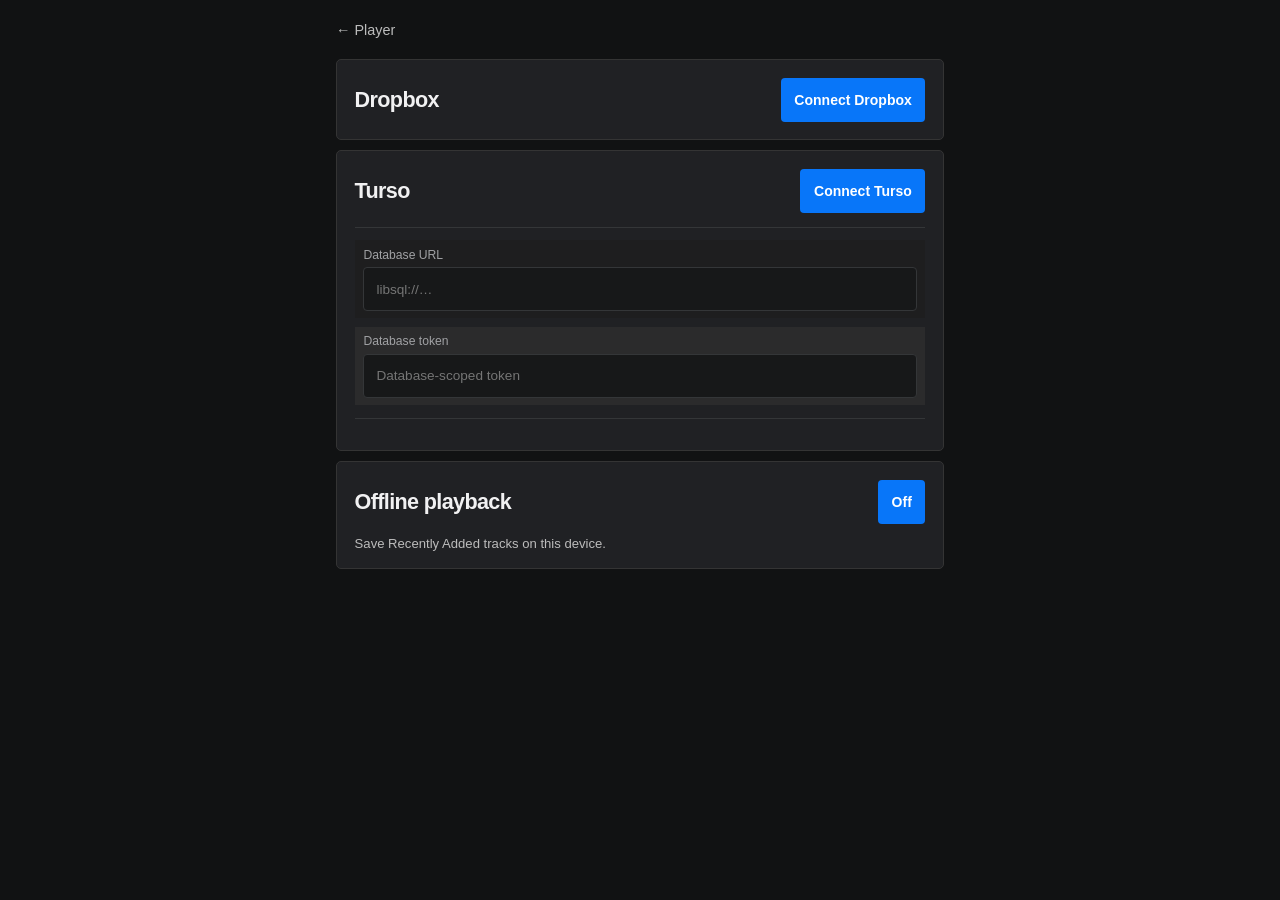
==== commit 30896a2d: "Save Recently Added audio for offline playback" ====
--- a/settings.html
+++ b/settings.html
@@ -7,9 +7,10 @@
   <title>flurb</title>
   <link rel="icon" type="image/png" sizes="64x64" href="./favicon.png?v=1">
   <link rel="apple-touch-icon" sizes="180x180" href="./apple-touch-icon.png?v=1">
-  <link rel="stylesheet" href="./styles.css?v=row-selection-1">
+  <link rel="stylesheet" href="./styles.css?v=offline-audio-1">
   <script src="./turso-sync.js?v=turso-details-1" defer></script>
-  <script src="./settings.js?v=turso-details-1" defer></script>
+  <script src="./offline-audio.js?v=1" defer></script>
+  <script src="./settings.js?v=offline-audio-1" defer></script>
 </head>
 <body class="settings-page">
   <main class="settings-shell">
@@ -51,6 +52,18 @@
         <div><dt>Queued edits</dt><dd id="turso-queued-edits">—</dd></div>
       </dl>
     </section>
+    <section class="settings-panel" aria-labelledby="offline-audio-heading">
+      <header class="settings-panel-header">
+        <h1 id="offline-audio-heading">Offline playback</h1>
+        <button class="settings-connect" id="offline-audio-toggle" type="button" role="switch" aria-labelledby="offline-audio-heading" aria-checked="false">Off</button>
+      </header>
+      <p class="settings-offline-description">Save Recently Added tracks on this device.</p>
+      <div class="settings-offline-progress" id="offline-audio-progress" hidden>
+        <label for="offline-audio-bar" id="offline-audio-count"></label>
+        <progress id="offline-audio-bar" value="0" max="1"></progress>
+      </div>
+      <p class="settings-status" id="offline-audio-status" role="status"></p>
+    </section>
   </main>
 </body>
 </html>
--- a/styles.css
+++ b/styles.css
@@ -1159,7 +1159,7 @@
 .player { grid-template-areas: "track" "seek" "transport"; }
 .player-track {
   display: grid !important;
-  grid-template-columns: 44px minmax(0, 1fr) 44px;
+  grid-template-columns: 44px minmax(0, 1fr) auto;
   grid-template-areas: "cover info favorite";
   align-items: center;
   gap: 10px;
@@ -1265,19 +1265,6 @@
 
 .breadcrumb-row { display: flex; align-items: center; gap: var(--top-control-gap); }
 .breadcrumb-row .breadcrumbs { flex: 1 1 0; }
-.shuffle-library {
-  flex: 0 0 auto;
-  height: 20px;
-  padding: 0 6px;
-  border: 1px solid #fff;
-  border-radius: 2px;
-  color: #fff;
-  background: transparent;
-  font: 500 .62rem/1 var(--mono);
-  cursor: pointer;
-}
-.shuffle-library[aria-pressed="true"] { color: #000; background: #fff; }
-.shuffle-library:disabled { cursor: wait; }
 .track-artwork-shell.playing-speaker .artwork-placeholder { color: #fff; }
 
 :root { --player-surface: #1c1e20; }
@@ -1552,3 +1539,21 @@
 .new-playlist-actions button[type="submit"] { color: #fff; background: var(--lime); }
 
 .turso-sync-details { margin-bottom: 0; padding-bottom: 0; border-bottom: 0; }
+
+.player-track-actions { grid-area: favorite; display: flex; align-items: center; gap: 4px; }
+.track-saved { flex: none; display: inline-grid; place-items: center; width: 16px; color: #89898c; }
+.track-saved[hidden] { display: none; }
+.settings-offline-description { margin: .75rem 0 0; color: #bcbcbc; font-size: .82rem; }
+.settings-offline-progress {
+  display: grid;
+  gap: .45rem;
+  margin-top: .85rem;
+  padding: .55rem;
+  color: #eee;
+  background: var(--row-first);
+  font-size: .82rem;
+}
+.settings-offline-progress[hidden] { display: none; }
+.settings-offline-progress progress { width: 100%; height: .45rem; accent-color: var(--lime); }
+.settings-offline-progress progress::-webkit-progress-bar { border-radius: 4px; background: var(--row-alternate); }
+.settings-offline-progress progress::-webkit-progress-value { border-radius: 4px; background: var(--lime); }
